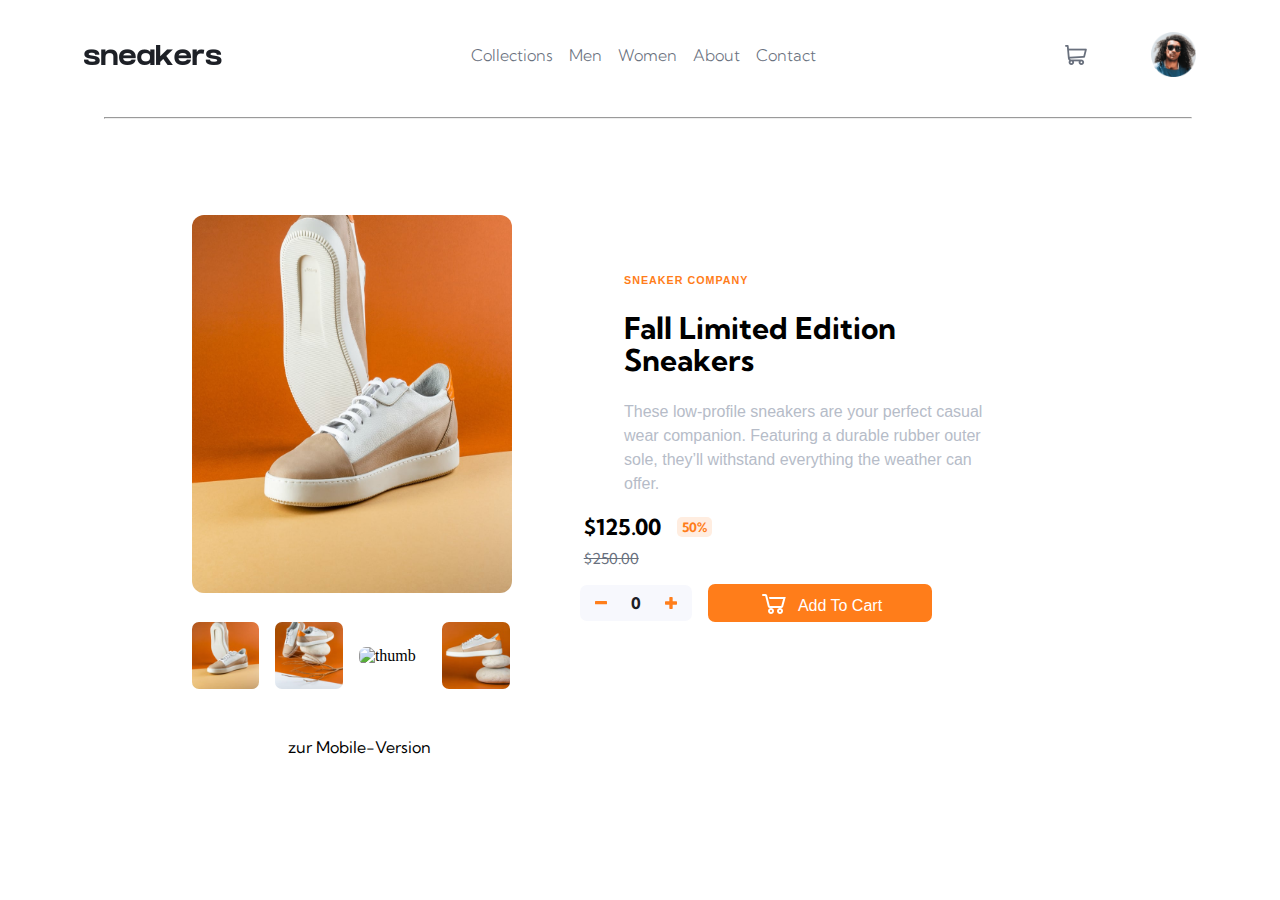
==== desktop/index.html @ c1b45713 "update commit" ====
<!DOCTYPE html>
<html lang="en">
  <head>
    <meta charset="UTF-8" />
    <meta name="viewport" content="width=1440, height=900, initial-scale=1.0" />
    <title>Frontend Mentor | E-commerce product page</title>
    <link rel="stylesheet" href="../css/desktop.css" />
    <link rel="stylesheet" href="../css/lightbox.css" />

  </head>
  <body>
    <main>
      <nav>
        <img src="../img/logo.png" alt="logo" />
        <ul>
          <li><a href="#">Collections</a></li>
          <li><a href="#">Men</a></li>
          <li><a href="#">Women</a></li>
          <li><a href="#">About</a></li>
          <li><a href="#">Contact</a></li>
        </ul>
        <div class="right-icons">
          <img id="cart" src="../img/icon-cart.png" alt="cart">
          <span id="cart-quantity"></span>
          <img id="avatar" src="../img/image-avatar.png" alt="avatar" />
        </div>
      </nav>
      <hr />
    <section>
      <img id="product-main" src="../img/image-product-1.jpg" alt="main-pic">
      <article>
        <h6>SNEAKER COMPANY</h5>
          <h1>Fall Limited Edition Sneakers</h1>
          <p>These low-profile sneakers are your perfect casual wear companion. Featuring a 
            durable rubber outer sole, they’ll withstand everything the weather can offer.
          </p>
        </article>
      </section>
      <div class="price-description">
        <p id="price">$125.00</p>
        <p id="discount">50%</p>
        </div>
        <div class="retail-price">
        <del>$250.00</del>
        </div>
        <div class="order-field">
        <div class="quantity-box">
          <svg id="minus" width="12" height="4" xmlns="http://www.w3.org/2000/svg" xmlns:xlink="http://www.w3.org/1999/xlink"><defs><path d="M11.357 3.332A.641.641 0 0 0 12 2.69V.643A.641.641 0 0 0 11.357 0H.643A.641.641 0 0 0 0 .643v2.046c0 .357.287.643.643.643h10.714Z" id="a"/></defs><use fill="#FF7E1B" fill-rule="nonzero" xlink:href="#a" onclick="updateQuantity(-1)"/></svg>
          <h3 id="quantity">0</h3>
          <svg width="12" height="12" xmlns="http://www.w3.org/2000/svg" xmlns:xlink="http://www.w3.org/1999/xlink"><defs><path d="M12 7.023V4.977a.641.641 0 0 0-.643-.643h-3.69V.643A.641.641 0 0 0 7.022 0H4.977a.641.641 0 0 0-.643.643v3.69H.643A.641.641 0 0 0 0 4.978v2.046c0 .356.287.643.643.643h3.69v3.691c0 .356.288.643.644.643h2.046a.641.641 0 0 0 .643-.643v-3.69h3.691A.641.641 0 0 0 12 7.022Z" id="b"/></defs><use fill="#FF7E1B" fill-rule="nonzero" xlink:href="#b" id="plus"onclick="updateQuantity(1)"
            /></svg>
        </div>
        <button id="addToCartButton" onclick="addToCart()">
        <img class="btn-cart" src="../img/btn-cart.png" alt="btn-cart"><span>Add To Cart</span>
        </button>
        </div>
        <div class="gallery">
          <img class="thumb-one" src="../img/image-product-1-thumbnail.jpg" alt="thumb" onclick="openLightBox('thumb-one')"/>
          <img class="thumb-two" src="../img/image-product-2-thumbnail.jpg" alt="thumb" onclick="openLightBox('thumb-two')"/>
          <img class="thumb-three" src="./img/image-product-3-thumbnail.jpg" alt="thumb" onclick="openLightBox('thumb-three')"/>
          <img class="thumb-four" src="../img/image-product-4-thumbnail.jpg" alt="thumb" onclick="openLightBox('thumb-four')"/>
        </div>
        <section class="lightbox-area">
          <div id="lightbox" onclick="closeLightBox()">
            <img id="icon-close" src="../img/icon-close.png" alt="close">
            <img id="prev-icon" src="../img/icon-previous.png" alt="previous" onclick="showPrevImage()"">
            <div class="main-pic">
              <img id="product-one" class="thumb-one" src="../img/image-product-1.jpg" alt="image-1" />
              <img id="product-two" class="thumb-two" src="../img/image-product-2.jpg" alt="image-2" />
              <img id="product-three" class="thumb-three" src="../img/image-product-3.jpg" alt="image-3" />
              <img id="product-four" class="thumb-four" src="../img/image-product-4.jpg" alt="image-4" />
            </div>
            <img id="next-icon" src="./img/icon-next.png" alt="next" onclick="showPrevImage()">
            <div id="lightbox-container">
              <img class="thumb-one" src="../img/image-product-1-thumbnail.jpg" alt="thumb-one" />
              <img class="thumb-two" src="../img/image-product-2-thumbnail.jpg" alt="thumb-two" />
              <img class="thumb-three" src="../img/image-product-3-thumbnail.jpg" alt="thumb-three" />
              <img class="thumb-four" src="../img/image-product-4-thumbnail.jpg" alt="thumb-four" />
            </div>
          </div>
          </section>
          <a id="move-page" href="../mobile/index.html">zur Mobile-Version</a>
          </main>
          <script src="../js/desktop.js"></script>
          <script src="../js/lightbox.js"></script>
        </body>
      </html>
---- css/desktop.css ----
/** BASIC STYLE **/

* {
  padding: 0;
  margin: 0;
  box-sizing: border-box;
}

@font-face {
  font-family: "KumbhSans-Bold";
  src: url(../fonts/KumbhSans-Bold.ttf);
}

@font-face {
  font-family: "KumbhSans-Regular";
  src: url(../fonts/KumbhSans-Regular.ttf);
}

@font-face {
  font-family: "KumbhSans-Light";
  src: url(../fonts/KumbhSans-Light.ttf);
}

:root {
  /* Primary Colors */
  --orange: hsl(26, 100%, 55%);
  --pale-orange: hsl(25, 100%, 94%);

  /* Neutral Colors */
  --very-dark-blue: hsl(220, 13%, 13%);
  --dark-grayish-blue: hsl(219, 9%, 45%);
  --grayish-blue: hsl(220, 14%, 75%);
  --light-grayish-blue: hsl(223, 64%, 98%);
  --white: hsl(0, 0%, 100%);
  --black: hsla(0, 0%, 0%, 0.75);
}

body {
  font-size: 16px;
  background-color: var(--white);
  cursor: default;
}

a {
  list-style: none;
  text-decoration: none;
  color: var(--dark-grayish-blue);
  font-family: KumbhSans-Light, sans-serif;
}

/** NAVBAR **/

nav {
  display: flex;
  justify-content: space-around;
  align-items: center;
  margin-top: 2rem;
  margin-bottom: 2.5rem;
  gap: 5rem;
}

ul {
  display: inline-flex;
  list-style: none;
  gap: 1rem;
}

.right-icons {
  display: flex;
  justify-content: flex-end;
  align-items: center;
  gap: 2rem;
}

#cart {
  cursor: pointer;
}

#avatar {
  width: 45px;
  height: 45px;
}

#avatar:hover {
  border: 2px solid;
  border-radius: 50%;
  border-color: var(--orange);
}

hr {
  margin-left: 6.5rem;
  width: 85%;
  color: var(--light-grayish-blue);
  margin-bottom: 5rem;
}

/** SECTION AREA **/

section {
  display: flex;
  justify-content: center;
  align-items: center;
  padding: 1rem 3rem 0 12rem;
  gap: 7rem;
}

#product-main {
  width: 25vw;
  height: 42vh;
  border: 0px solid;
  border-radius: 12px;
}

article {
  margin-top: -3rem;
  line-height: 2rem;
}

h6 {
  color: var(--orange);
  font-family: KmbhSans-Bold, sans-serif;
  letter-spacing: 1px;
  margin-bottom: 1rem;
}

article h1 {
  margin-bottom: 1.5rem;
  width: 50%;
  color: black;
  font-size: 30px;
  font-family: KumbhSans-Bold, sans-serif;
}

article p {
  width: 60%;
  line-height: 1.5rem;
  font-family: KmbhSans-Regular, sans-serif;
  color: var(--grayish-blue);
}

/** PRICE FIELD **/

.price-description {
  margin-top: -5rem;
  margin-left: 1rem;
  margin-bottom: 0.5rem;
  display: flex;
  justify-content: center;
  align-items: center;
  gap: 1rem;
}

#price {
  color: black;
  font-size: 22px;
  font-family: KumbhSans-Bold, sans-serif;
}

#discount {
  font-size: 13px;
  color: var(--orange);
  border: 0px solid;
  border-radius: 5px;
  padding: 2px 5px;
  border-color: var(--pale-orange);
  background-color: var(--pale-orange);
  font-family: KumbhSans-Bold, sans-serif;
}

.retail-price {
  display: flex;
  justify-content: center;
  align-items: center;
  margin-right: 3.6rem;
  margin-bottom: 1rem;
  font-family: KumbhSans-Regular, sans-serif;
  font-size: 15px;
  color: var(--dark-grayish-blue);
}

/** ORDER FIELD **/

.order-field {
  display: flex;
  justify-content: center;
  align-items: center;
  margin-left: 14.5rem;
  gap: 1rem;
}

.quantity-box {
  display: flex;
  justify-content: space-center;
  align-items: center;
  border: 0px solid;
  border-radius: 7px;
  background: hsl(223, 64%, 98%);
  padding: 8px 15px;
  gap: 1.5rem;
  font-family: KumbhSans-Bold, sans-serif;
}

#minus,
#plus {
  color: var(--orange);
  cursor: pointer;
}

#quantity {
  color: hsl(220, 13%, 13%);
  font-size: 16px;
}

button {
  display: flex;
  align-items: center;
  justify-content: center;
  padding: 3px 50px;
  gap: 0.5rem;
  font-size: 16px;
  border-radius: 7px;
  border: 0px;
  color: var(--white);
  background-color: var(--orange);
  cursor: pointer;
}

span {
  margin-top: 5px;
}

/** GALLERY FIELD **/

.gallery {
  display: flex;
  justify-content: flex-start;
  align-items: center;
  margin-left: 12rem;
  margin-bottom: 2rem;
  gap: 1rem;
}

.gallery img {
  width: 6.2%;
  border: 0px solid;
  border-radius: 7px;
  cursor: pointer;
  transition: filter 0.2s ease-in-out;
}

.gallery img:hover {
  border: 3px solid;
  border-color: var(--orange);
  background-color: var(--pale-orange);
  filter: sepia(80%) brightness(90%);
}

#move-page {
  margin-left: 18rem;
  text-decoration: none;
  font-family: KumbhSans-Regular, sans-serif;
  cursor: pointer;
  color: black;
}
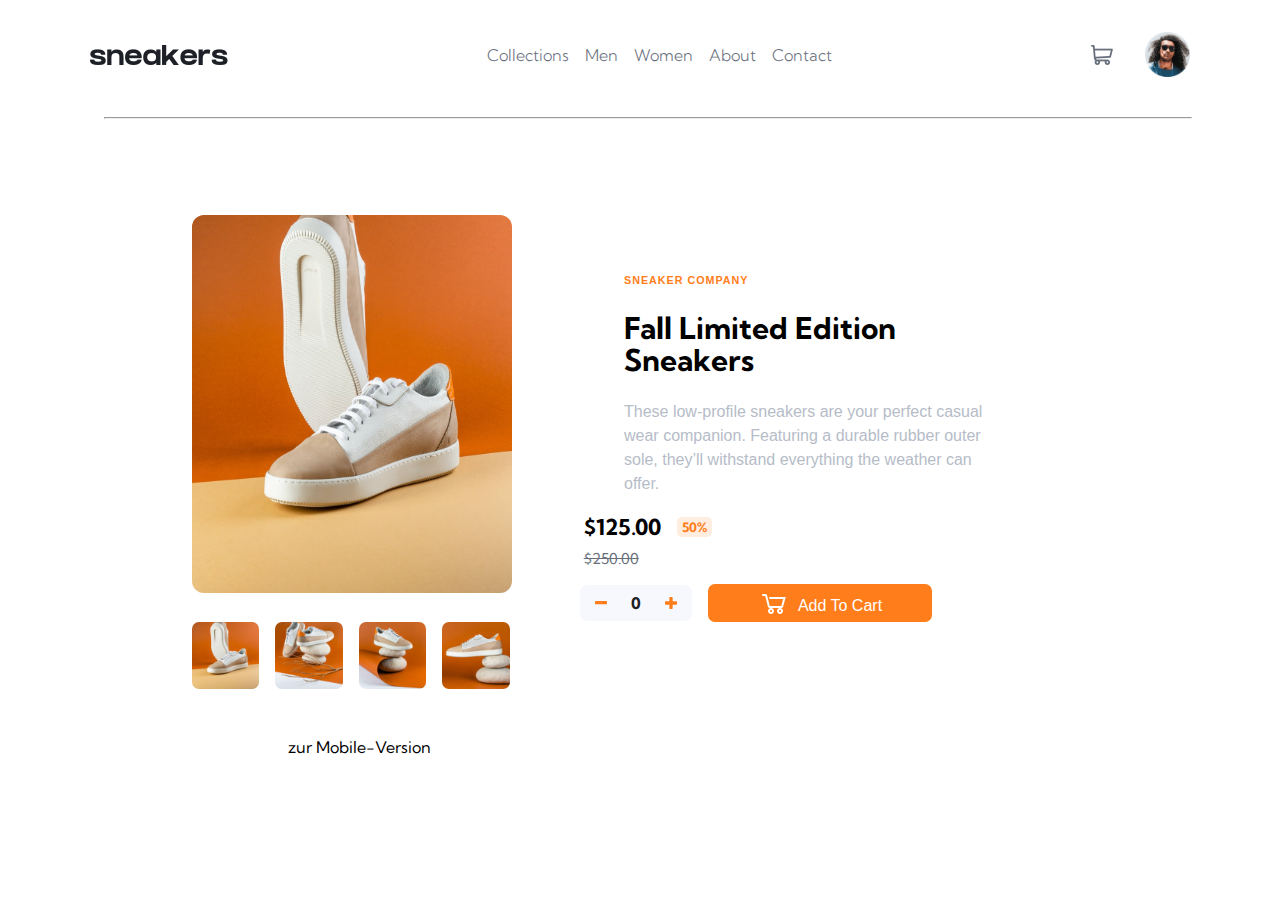
==== commit daa910ef: "update commit" ====
--- a/desktop/index.html
+++ b/desktop/index.html
@@ -47,7 +47,7 @@
         <div class="quantity-box">
           <svg id="minus" width="12" height="4" xmlns="http://www.w3.org/2000/svg" xmlns:xlink="http://www.w3.org/1999/xlink"><defs><path d="M11.357 3.332A.641.641 0 0 0 12 2.69V.643A.641.641 0 0 0 11.357 0H.643A.641.641 0 0 0 0 .643v2.046c0 .357.287.643.643.643h10.714Z" id="a"/></defs><use fill="#FF7E1B" fill-rule="nonzero" xlink:href="#a" onclick="updateQuantity(-1)"/></svg>
           <h3 id="quantity">0</h3>
-          <svg width="12" height="12" xmlns="http://www.w3.org/2000/svg" xmlns:xlink="http://www.w3.org/1999/xlink"><defs><path d="M12 7.023V4.977a.641.641 0 0 0-.643-.643h-3.69V.643A.641.641 0 0 0 7.022 0H4.977a.641.641 0 0 0-.643.643v3.69H.643A.641.641 0 0 0 0 4.978v2.046c0 .356.287.643.643.643h3.69v3.691c0 .356.288.643.644.643h2.046a.641.641 0 0 0 .643-.643v-3.69h3.691A.641.641 0 0 0 12 7.022Z" id="b"/></defs><use fill="#FF7E1B" fill-rule="nonzero" xlink:href="#b" id="plus"onclick="updateQuantity(1)"
+          <svg id="plus" width="12" height="12" xmlns="http://www.w3.org/2000/svg" xmlns:xlink="http://www.w3.org/1999/xlink"><defs><path d="M12 7.023V4.977a.641.641 0 0 0-.643-.643h-3.69V.643A.641.641 0 0 0 7.022 0H4.977a.641.641 0 0 0-.643.643v3.69H.643A.641.641 0 0 0 0 4.978v2.046c0 .356.287.643.643.643h3.69v3.691c0 .356.288.643.644.643h2.046a.641.641 0 0 0 .643-.643v-3.69h3.691A.641.641 0 0 0 12 7.022Z" id="b"/></defs><use fill="#FF7E1B" fill-rule="nonzero" xlink:href="#b" id="plus"onclick="updateQuantity(1)"
             /></svg>
         </div>
         <button id="addToCartButton" onclick="addToCart()">
@@ -57,7 +57,7 @@
         <div class="gallery">
           <img class="thumb-one" src="../img/image-product-1-thumbnail.jpg" alt="thumb" onclick="openLightBox('thumb-one')"/>
           <img class="thumb-two" src="../img/image-product-2-thumbnail.jpg" alt="thumb" onclick="openLightBox('thumb-two')"/>
-          <img class="thumb-three" src="./img/image-product-3-thumbnail.jpg" alt="thumb" onclick="openLightBox('thumb-three')"/>
+          <img class="thumb-three" src="../img/image-product-3-thumbnail.jpg" alt="thumb" onclick="openLightBox('thumb-three')"/>
           <img class="thumb-four" src="../img/image-product-4-thumbnail.jpg" alt="thumb" onclick="openLightBox('thumb-four')"/>
         </div>
         <section class="lightbox-area">
--- a/css/desktop.css
+++ b/css/desktop.css
@@ -69,7 +69,7 @@
   display: flex;
   justify-content: flex-end;
   align-items: center;
-  gap: 2rem;
+  gap: 1rem;
 }
 
 #cart {
@@ -262,3 +262,19 @@
   cursor: pointer;
   color: black;
 }
+
+@media only screen and (max-width: 600px) {
+  .gallery {
+    flex-direction: column;
+    margin-left: 6rem;
+  }
+  body {
+    font-size: 14px;
+  }
+  nav {
+    gap: 2rem;
+  }
+  .order-field {
+    margin-left: 12rem;
+  }
+}
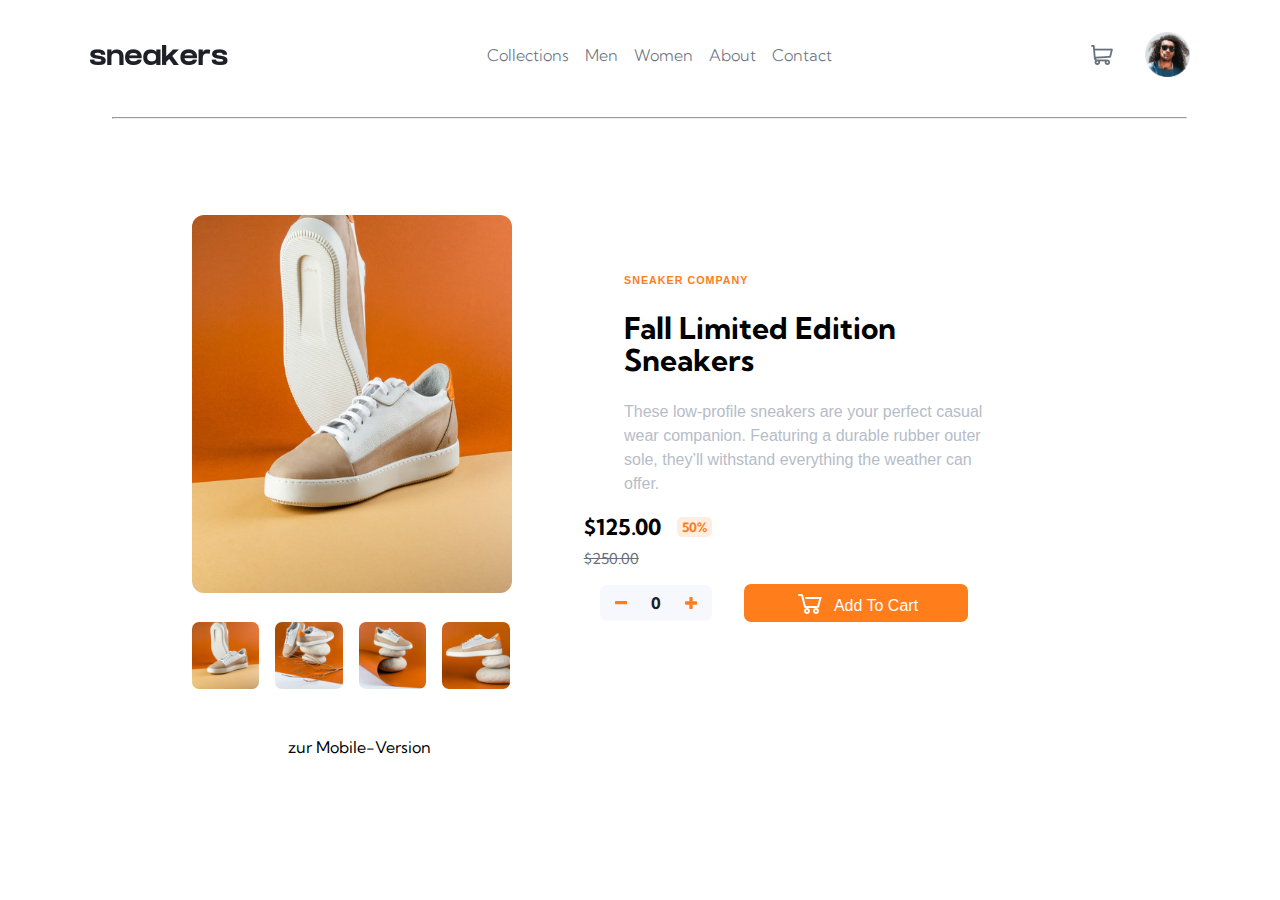
==== commit 44820956: "update commit" ====
--- a/desktop/index.html
+++ b/desktop/index.html
@@ -70,7 +70,7 @@
               <img id="product-three" class="thumb-three" src="../img/image-product-3.jpg" alt="image-3" />
               <img id="product-four" class="thumb-four" src="../img/image-product-4.jpg" alt="image-4" />
             </div>
-            <img id="next-icon" src="./img/icon-next.png" alt="next" onclick="showPrevImage()">
+            <img id="next-icon" src="../img/icon-next.png" alt="next" onclick="showPrevImage()">
             <div id="lightbox-container">
               <img class="thumb-one" src="../img/image-product-1-thumbnail.jpg" alt="thumb-one" />
               <img class="thumb-two" src="../img/image-product-2-thumbnail.jpg" alt="thumb-two" />
--- a/css/desktop.css
+++ b/css/desktop.css
@@ -88,8 +88,8 @@
 }
 
 hr {
-  margin-left: 6.5rem;
-  width: 85%;
+  margin-left: 7rem;
+  width: 84%;
   color: var(--light-grayish-blue);
   margin-bottom: 5rem;
 }
@@ -192,6 +192,7 @@
   display: flex;
   justify-content: space-center;
   align-items: center;
+  margin-right: 1rem;
   border: 0px solid;
   border-radius: 7px;
   background: hsl(223, 64%, 98%);
@@ -263,6 +264,8 @@
   color: black;
 }
 
+/** MEDIA QUERIES **/
+
 @media only screen and (max-width: 600px) {
   .gallery {
     flex-direction: column;
@@ -278,3 +281,18 @@
     margin-left: 12rem;
   }
 }
+
+@media only screen and (min-width: 600px) {
+  body {
+    font-size: 16px;
+  }
+  nav {
+    gap: 5rem;
+  }
+  .gallery {
+    margin-left: 12rem;
+  }
+  .order-field {
+    margin-left: 18rem;
+  }
+}
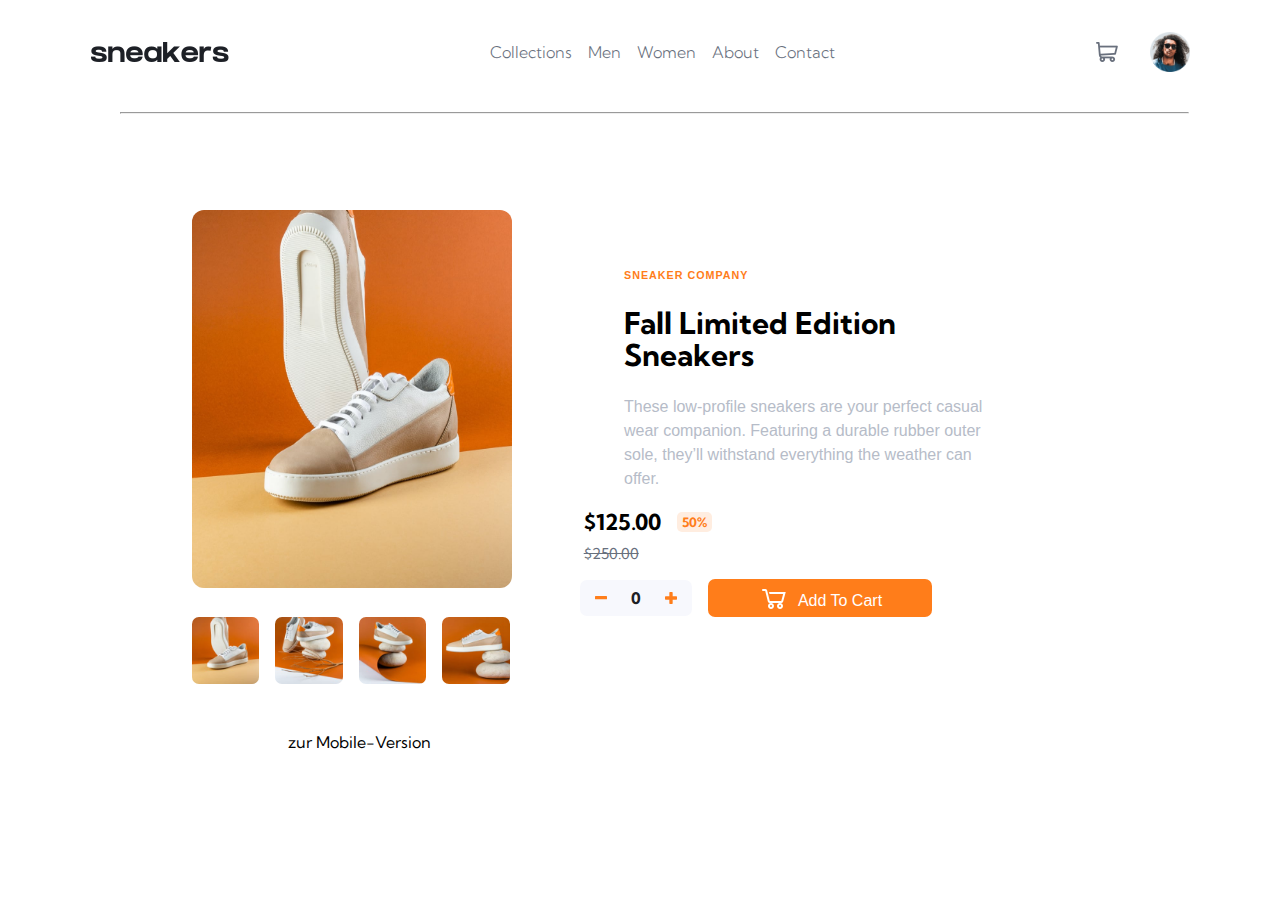
==== commit a8934ac5: "update commit" ====
--- a/desktop/index.html
+++ b/desktop/index.html
@@ -79,7 +79,7 @@
             </div>
           </div>
           </section>
-          <a id="move-page" href="../mobile/index.html">zur Mobile-Version</a>
+          <a id="move-page" href="../index.html">zur Mobile-Version</a>
           </main>
           <script src="../js/desktop.js"></script>
           <script src="../js/lightbox.js"></script>
--- a/css/desktop.css
+++ b/css/desktop.css
@@ -77,8 +77,8 @@
 }
 
 #avatar {
-  width: 45px;
-  height: 45px;
+  width: 40px;
+  height: 40px;
 }
 
 #avatar:hover {
@@ -88,8 +88,8 @@
 }
 
 hr {
-  margin-left: 7rem;
-  width: 84%;
+  margin-left: 7.5rem;
+  width: 83.5%;
   color: var(--light-grayish-blue);
   margin-bottom: 5rem;
 }
@@ -192,7 +192,6 @@
   display: flex;
   justify-content: space-center;
   align-items: center;
-  margin-right: 1rem;
   border: 0px solid;
   border-radius: 7px;
   background: hsl(223, 64%, 98%);
@@ -266,7 +265,7 @@
 
 /** MEDIA QUERIES **/
 
-@media only screen and (max-width: 600px) {
+@media only screen and (max-width: 375px) {
   .gallery {
     flex-direction: column;
     margin-left: 6rem;
@@ -282,17 +281,52 @@
   }
 }
 
-@media only screen and (min-width: 600px) {
+@media only screen and (min-width: 1920px) {
   body {
-    font-size: 16px;
+    font-size: 22px;
   }
   nav {
-    gap: 5rem;
-  }
-  .gallery {
-    margin-left: 12rem;
-  }
+    gap: 15rem;
+  }
+
+  #avatar {
+    width: 40px;
+    height: 40px;
+  }
+
+  hr {
+    width: 87%;
+    margin-left: 7.8rem;
+  }
+
+  article p {
+    width: 58%;
+    line-height: 2rem;
+  }
+
+  .price-description {
+    margin-right: 15rem;
+    margin-top: -6rem;
+  }
+
+  .retail-price {
+    margin-right: 18.5rem;
+  }
+
   .order-field {
-    margin-left: 18rem;
-  }
-}
+    margin-right: 16rem;
+  }
+
+  .quantity-box {
+    padding: 15px;
+  }
+
+  button {
+    padding: 8px 40px;
+  }
+
+  #product-main {
+    width: 35vw;
+    height: 50vh;
+  }
+}
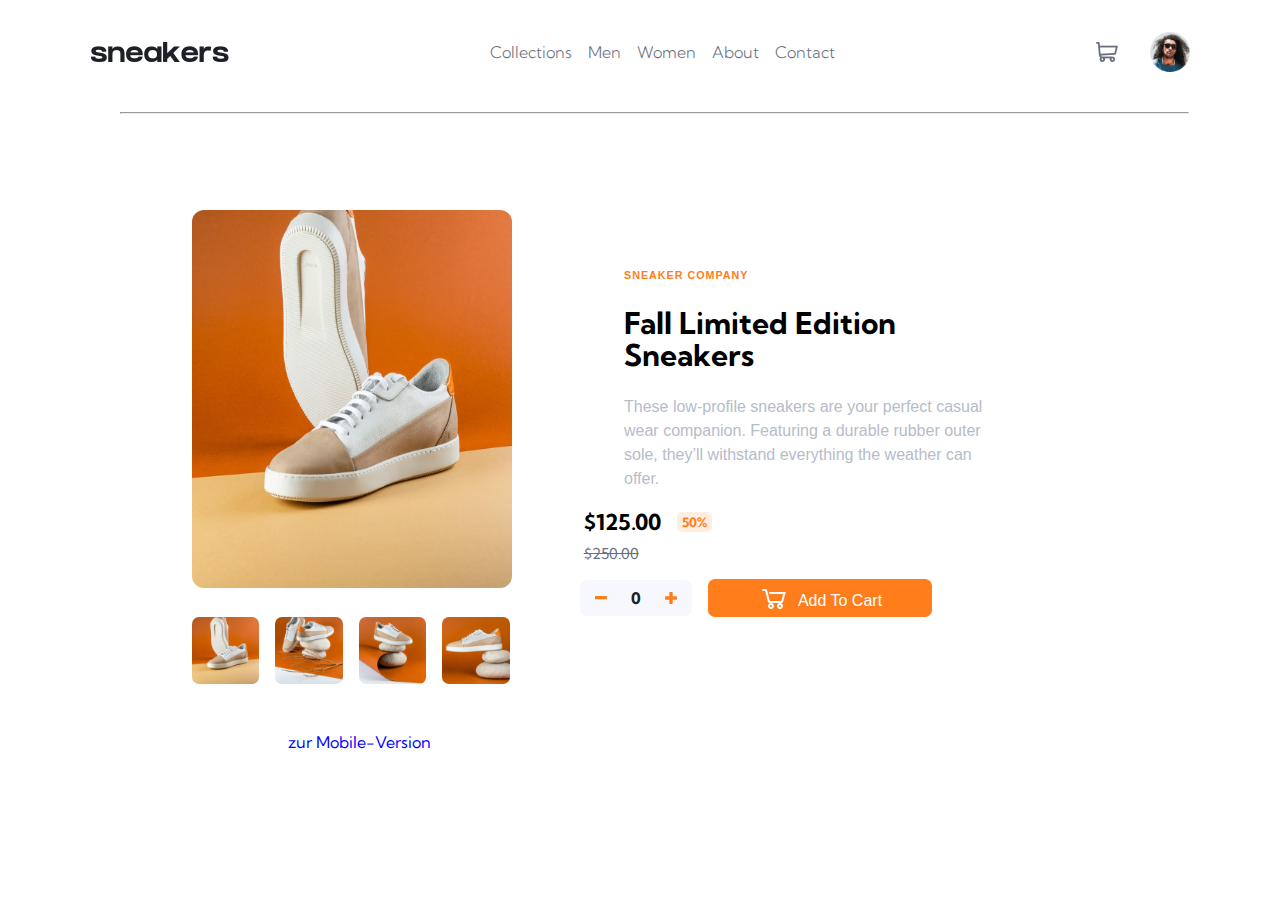
==== commit 90a6b086: "update commit" ====
--- a/desktop/index.html
+++ b/desktop/index.html
@@ -6,7 +6,6 @@
     <title>Frontend Mentor | E-commerce product page</title>
     <link rel="stylesheet" href="../css/desktop.css" />
     <link rel="stylesheet" href="../css/lightbox.css" />
-
   </head>
   <body>
     <main>
--- a/css/desktop.css
+++ b/css/desktop.css
@@ -225,6 +225,14 @@
   cursor: pointer;
 }
 
+#move-page {
+  margin-left: 18rem;
+  text-decoration: none;
+  font-family: KumbhSans-Regular, sans-serif;
+  cursor: pointer;
+  color: blue;
+}
+
 span {
   margin-top: 5px;
 }
@@ -255,14 +263,6 @@
   filter: sepia(80%) brightness(90%);
 }
 
-#move-page {
-  margin-left: 18rem;
-  text-decoration: none;
-  font-family: KumbhSans-Regular, sans-serif;
-  cursor: pointer;
-  color: black;
-}
-
 /** MEDIA QUERIES **/
 
 @media only screen and (max-width: 375px) {
@@ -299,6 +299,11 @@
     margin-left: 7.8rem;
   }
 
+  #product-main {
+    width: 35vw;
+    height: 50vh;
+  }
+
   article p {
     width: 58%;
     line-height: 2rem;
@@ -325,8 +330,9 @@
     padding: 8px 40px;
   }
 
-  #product-main {
-    width: 35vw;
-    height: 50vh;
-  }
-}
+  #move-page {
+    margin-left: 22rem;
+    font-size: 16px;
+    font-weight: bold;
+  }
+}
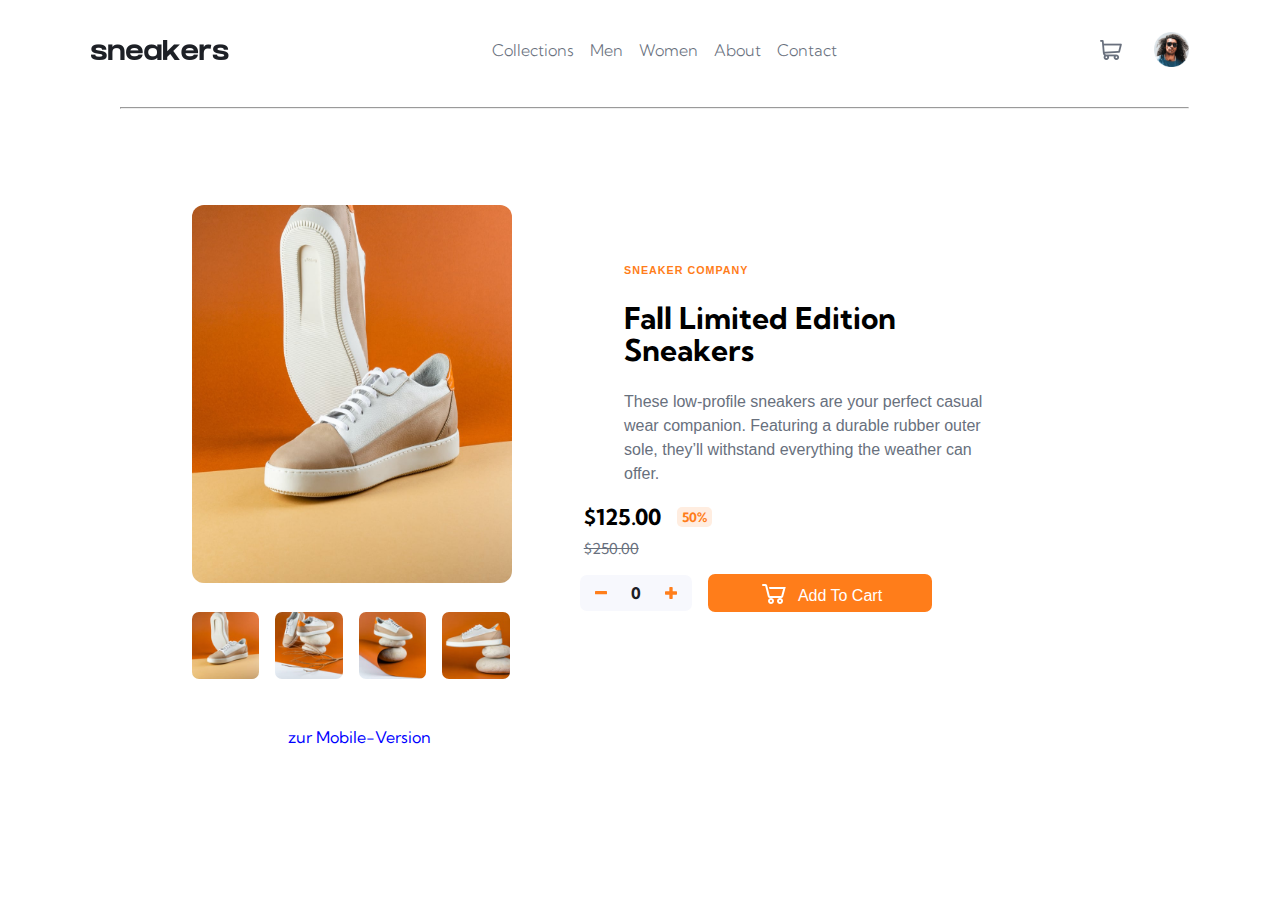
==== commit c33c3538: "update commit" ====
--- a/desktop/index.html
+++ b/desktop/index.html
@@ -19,70 +19,176 @@
           <li><a href="#">Contact</a></li>
         </ul>
         <div class="right-icons">
-          <img id="cart" src="../img/icon-cart.png" alt="cart">
+          <img id="cart" src="../img/icon-cart.png" alt="cart" />
           <span id="cart-quantity"></span>
           <img id="avatar" src="../img/image-avatar.png" alt="avatar" />
         </div>
       </nav>
       <hr />
-    <section>
-      <img id="product-main" src="../img/image-product-1.jpg" alt="main-pic">
-      <article>
-        <h6>SNEAKER COMPANY</h5>
+      <section>
+        <img
+          id="product-main"
+          src="../img/image-product-1.jpg"
+          alt="main-pic"
+        />
+        <article>
+          <h6>SNEAKER COMPANY</h6>
           <h1>Fall Limited Edition Sneakers</h1>
-          <p>These low-profile sneakers are your perfect casual wear companion. Featuring a 
-            durable rubber outer sole, they’ll withstand everything the weather can offer.
+          <p>
+            These low-profile sneakers are your perfect casual wear companion.
+            Featuring a durable rubber outer sole, they’ll withstand everything
+            the weather can offer.
           </p>
         </article>
       </section>
       <div class="price-description">
         <p id="price">$125.00</p>
         <p id="discount">50%</p>
-        </div>
-        <div class="retail-price">
+      </div>
+      <div class="retail-price">
         <del>$250.00</del>
-        </div>
-        <div class="order-field">
+      </div>
+      <div class="order-field">
         <div class="quantity-box">
-          <svg id="minus" width="12" height="4" xmlns="http://www.w3.org/2000/svg" xmlns:xlink="http://www.w3.org/1999/xlink"><defs><path d="M11.357 3.332A.641.641 0 0 0 12 2.69V.643A.641.641 0 0 0 11.357 0H.643A.641.641 0 0 0 0 .643v2.046c0 .357.287.643.643.643h10.714Z" id="a"/></defs><use fill="#FF7E1B" fill-rule="nonzero" xlink:href="#a" onclick="updateQuantity(-1)"/></svg>
+          <svg
+            id="minus"
+            width="12"
+            height="4"
+            xmlns="http://www.w3.org/2000/svg"
+            xmlns:xlink="http://www.w3.org/1999/xlink"
+          >
+            <defs>
+              <path
+                d="M11.357 3.332A.641.641 0 0 0 12 2.69V.643A.641.641 0 0 0 11.357 0H.643A.641.641 0 0 0 0 .643v2.046c0 .357.287.643.643.643h10.714Z"
+                id="a"
+              />
+            </defs>
+            <use
+              fill="#FF7E1B"
+              fill-rule="nonzero"
+              xlink:href="#a"
+              onclick="updateQuantity(-1)"
+            />
+          </svg>
           <h3 id="quantity">0</h3>
-          <svg id="plus" width="12" height="12" xmlns="http://www.w3.org/2000/svg" xmlns:xlink="http://www.w3.org/1999/xlink"><defs><path d="M12 7.023V4.977a.641.641 0 0 0-.643-.643h-3.69V.643A.641.641 0 0 0 7.022 0H4.977a.641.641 0 0 0-.643.643v3.69H.643A.641.641 0 0 0 0 4.978v2.046c0 .356.287.643.643.643h3.69v3.691c0 .356.288.643.644.643h2.046a.641.641 0 0 0 .643-.643v-3.69h3.691A.641.641 0 0 0 12 7.022Z" id="b"/></defs><use fill="#FF7E1B" fill-rule="nonzero" xlink:href="#b" id="plus"onclick="updateQuantity(1)"
-            /></svg>
+          <svg
+            id="plus"
+            width="12"
+            height="12"
+            xmlns="http://www.w3.org/2000/svg"
+            xmlns:xlink="http://www.w3.org/1999/xlink"
+          >
+            <defs>
+              <path
+                d="M12 7.023V4.977a.641.641 0 0 0-.643-.643h-3.69V.643A.641.641 0 0 0 7.022 0H4.977a.641.641 0 0 0-.643.643v3.69H.643A.641.641 0 0 0 0 4.978v2.046c0 .356.287.643.643.643h3.69v3.691c0 .356.288.643.644.643h2.046a.641.641 0 0 0 .643-.643v-3.69h3.691A.641.641 0 0 0 12 7.022Z"
+                id="b"
+              />
+            </defs>
+            <use
+              fill="#FF7E1B"
+              fill-rule="nonzero"
+              xlink:href="#b"
+              id="plus"
+              onclick="updateQuantity(1)"
+            />
+          </svg>
         </div>
         <button id="addToCartButton" onclick="addToCart()">
-        <img class="btn-cart" src="../img/btn-cart.png" alt="btn-cart"><span>Add To Cart</span>
+          <img class="btn-cart" src="../img/btn-cart.png" alt="btn-cart" /><span
+            >Add To Cart</span
+          >
         </button>
+      </div>
+      <div class="gallery">
+        <img
+          class="thumb-one"
+          src="../img/image-product-1-thumbnail.jpg"
+          alt="thumb"
+          onclick="openLightBox('thumb-one')"
+        />
+        <img
+          class="thumb-two"
+          src="../img/image-product-2-thumbnail.jpg"
+          alt="thumb"
+          onclick="openLightBox('thumb-two')"
+        />
+        <img
+          class="thumb-three"
+          src="../img/image-product-3-thumbnail.jpg"
+          alt="thumb"
+          onclick="openLightBox('thumb-three')"
+        />
+        <img
+          class="thumb-four"
+          src="../img/image-product-4-thumbnail.jpg"
+          alt="thumb"
+          onclick="openLightBox('thumb-four')"
+        />
+      </div>
+      <section class="lightbox-area">
+        <div id="lightbox" onclick="closeLightBox()">
+          <img id="icon-close" src="../img/icon-close.png" alt="close" />
+          <img id="prev-icon" src="../img/icon-previous.png" alt="previous"
+          onclick="showPrevImage()"">
+          <div class="main-pic">
+            <img
+              id="product-one"
+              class="thumb-one"
+              src="../img/image-product-1.jpg"
+              alt="image-1"
+            />
+            <img
+              id="product-two"
+              class="thumb-two"
+              src="../img/image-product-2.jpg"
+              alt="image-2"
+            />
+            <img
+              id="product-three"
+              class="thumb-three"
+              src="../img/image-product-3.jpg"
+              alt="image-3"
+            />
+            <img
+              id="product-four"
+              class="thumb-four"
+              src="../img/image-product-4.jpg"
+              alt="image-4"
+            />
+          </div>
+          <img
+            id="next-icon"
+            src="../img/icon-next.png"
+            alt="next"
+            onclick="showPrevImage()"
+          />
+          <div id="lightbox-container">
+            <img
+              class="thumb-one"
+              src="../img/image-product-1-thumbnail.jpg"
+              alt="thumb-one"
+            />
+            <img
+              class="thumb-two"
+              src="../img/image-product-2-thumbnail.jpg"
+              alt="thumb-two"
+            />
+            <img
+              class="thumb-three"
+              src="../img/image-product-3-thumbnail.jpg"
+              alt="thumb-three"
+            />
+            <img
+              class="thumb-four"
+              src="../img/image-product-4-thumbnail.jpg"
+              alt="thumb-four"
+            />
+          </div>
         </div>
-        <div class="gallery">
-          <img class="thumb-one" src="../img/image-product-1-thumbnail.jpg" alt="thumb" onclick="openLightBox('thumb-one')"/>
-          <img class="thumb-two" src="../img/image-product-2-thumbnail.jpg" alt="thumb" onclick="openLightBox('thumb-two')"/>
-          <img class="thumb-three" src="../img/image-product-3-thumbnail.jpg" alt="thumb" onclick="openLightBox('thumb-three')"/>
-          <img class="thumb-four" src="../img/image-product-4-thumbnail.jpg" alt="thumb" onclick="openLightBox('thumb-four')"/>
-        </div>
-        <section class="lightbox-area">
-          <div id="lightbox" onclick="closeLightBox()">
-            <img id="icon-close" src="../img/icon-close.png" alt="close">
-            <img id="prev-icon" src="../img/icon-previous.png" alt="previous" onclick="showPrevImage()"">
-            <div class="main-pic">
-              <img id="product-one" class="thumb-one" src="../img/image-product-1.jpg" alt="image-1" />
-              <img id="product-two" class="thumb-two" src="../img/image-product-2.jpg" alt="image-2" />
-              <img id="product-three" class="thumb-three" src="../img/image-product-3.jpg" alt="image-3" />
-              <img id="product-four" class="thumb-four" src="../img/image-product-4.jpg" alt="image-4" />
-            </div>
-            <img id="next-icon" src="../img/icon-next.png" alt="next" onclick="showPrevImage()">
-            <div id="lightbox-container">
-              <img class="thumb-one" src="../img/image-product-1-thumbnail.jpg" alt="thumb-one" />
-              <img class="thumb-two" src="../img/image-product-2-thumbnail.jpg" alt="thumb-two" />
-              <img class="thumb-three" src="../img/image-product-3-thumbnail.jpg" alt="thumb-three" />
-              <img class="thumb-four" src="../img/image-product-4-thumbnail.jpg" alt="thumb-four" />
-            </div>
-          </div>
-          </section>
-          <a id="move-page" href="../index.html">zur Mobile-Version</a>
-          </main>
-          <script src="../js/desktop.js"></script>
-          <script src="../js/lightbox.js"></script>
-        </body>
-      </html>
-            
-              +      </section>
+      <a id="move-page" href="../index.html">zur Mobile-Version</a>
+    </main>
+    <script src="../js/desktop.js"></script>
+    <script src="../js/lightbox.js"></script>
+  </body>
+</html>
--- a/css/desktop.css
+++ b/css/desktop.css
@@ -77,8 +77,8 @@
 }
 
 #avatar {
-  width: 40px;
-  height: 40px;
+  width: 35px;
+  height: 35px;
 }
 
 #avatar:hover {
@@ -135,7 +135,7 @@
   width: 60%;
   line-height: 1.5rem;
   font-family: KmbhSans-Regular, sans-serif;
-  color: var(--grayish-blue);
+  color: var(--dark-grayish-blue);
 }
 
 /** PRICE FIELD **/
